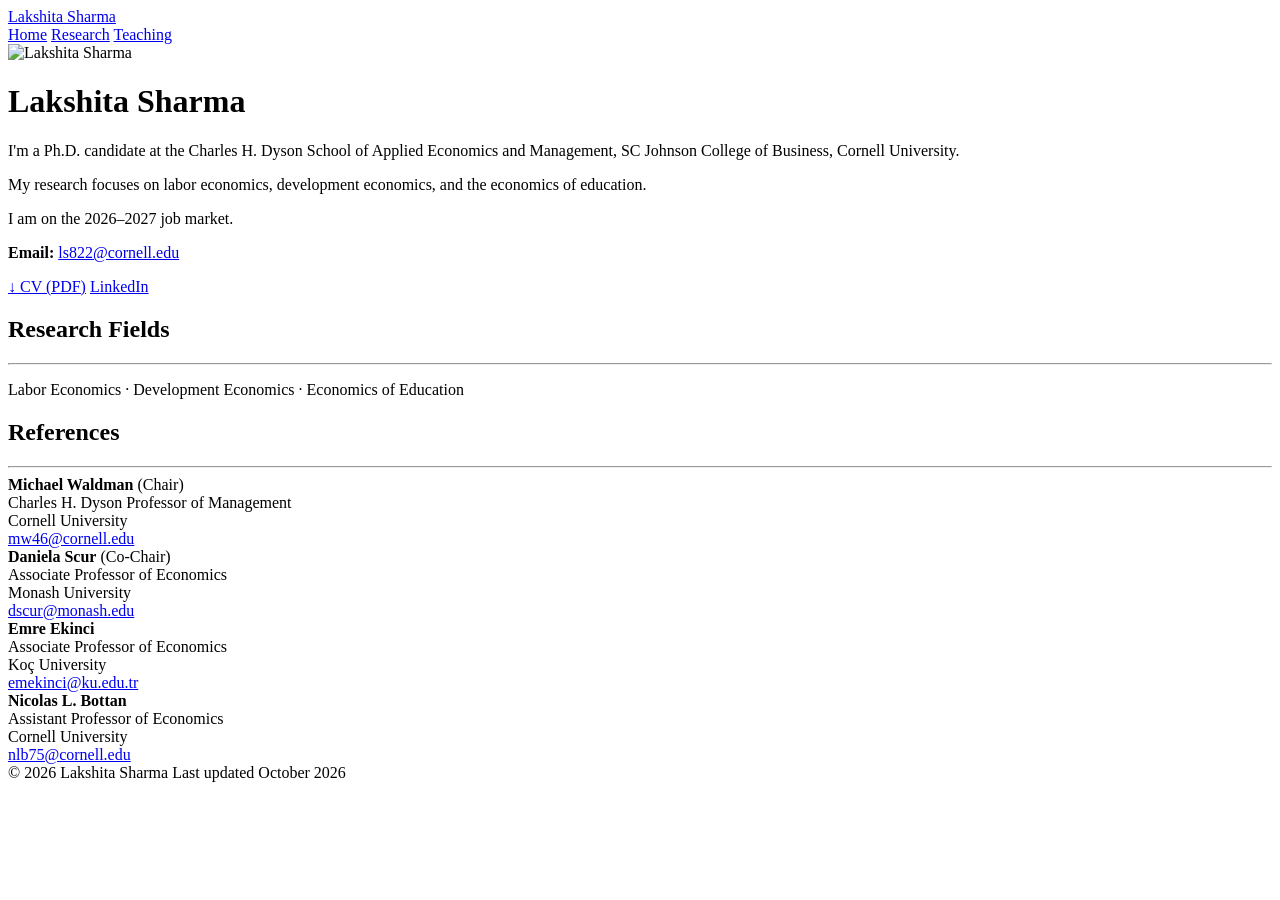
==== index.html @ 8d7a23d6 "Add files via upload" ====
<!DOCTYPE html>
<html lang="en">
<head>
  <meta charset="utf-8" />
  <meta name="viewport" content="width=device-width, initial-scale=1" />
  <title>Lakshita Sharma</title>
  <meta name="description" content="Lakshita Sharma — PhD Candidate in Applied Economics at Cornell University. Labor, organizational and personnel economics." />
  <link rel="stylesheet" href="assets/style.css" />
</head>
<body>

  <nav class="nav">
    <div class="nav-inner">
      <a class="nav-brand" href="index.html">Lakshita Sharma</a>
      <div class="nav-links">
        <a href="index.html" class="active">Home</a>
        <a href="research.html">Research</a>
        <a href="teaching.html">Teaching</a>
      </div>
    </div>
  </nav>

  <main>
    <div class="wrap">

      <header class="hero">
        <img class="hero-photo" src="assets/photo.jpg" alt="Lakshita Sharma" />
        <div>
          <h1>Lakshita Sharma</h1>
          <p>
            I'm a Ph.D. candidate at the Charles H. Dyson School of Applied Economics
            and Management, SC Johnson College of Business, Cornell University.
          </p>
          <p>My research focuses on labor economics, development economics, and the economics of education.</p>
          <p class="market">I am on the 2026&ndash;2027 job market.</p>
          <p><strong>Email:</strong> <a href="mailto:ls822@cornell.edu">ls822@cornell.edu</a></p>
          <div class="links">
            <a href="cv/cv.pdf">↓ CV (PDF)</a>
            <a href="https://www.linkedin.com/in/lakshita-sharma-575667bb/" target="_blank" rel="noopener">LinkedIn</a>
          </div>
        </div>
      </header>

      <h2>Research Fields</h2>
      <hr class="section-rule" />
      <p>Labor Economics · Development Economics · Economics of Education</p>


      <h2>References</h2>
      <hr class="section-rule" />
      <div class="refs">
        <div><strong>Michael Waldman</strong> (Chair)<br /><span class="muted">Charles H. Dyson Professor of Management<br />Cornell University</span><br /><a href="mailto:mw46@cornell.edu">mw46@cornell.edu</a></div>
        <div><strong>Daniela Scur</strong> (Co-Chair)<br /><span class="muted">Associate Professor of Economics<br />Monash University</span><br /><a href="mailto:dscur@monash.edu">dscur@monash.edu</a></div>
        <div><strong>Emre Ekinci</strong><br /><span class="muted">Associate Professor of Economics<br />Ko&ccedil; University</span><br /><a href="mailto:emekinci@ku.edu.tr">emekinci@ku.edu.tr</a></div>
        <div><strong>Nicolas L. Bottan</strong><br /><span class="muted">Assistant Professor of Economics<br />Cornell University</span><br /><a href="mailto:nlb75@cornell.edu">nlb75@cornell.edu</a></div>
      </div>


    </div>
  </main>

  <footer>
    <div class="wrap">
      <span>© 2026 Lakshita Sharma</span>
      <span>Last updated October 2026</span>
    </div>
  </footer>

</body>
</html>
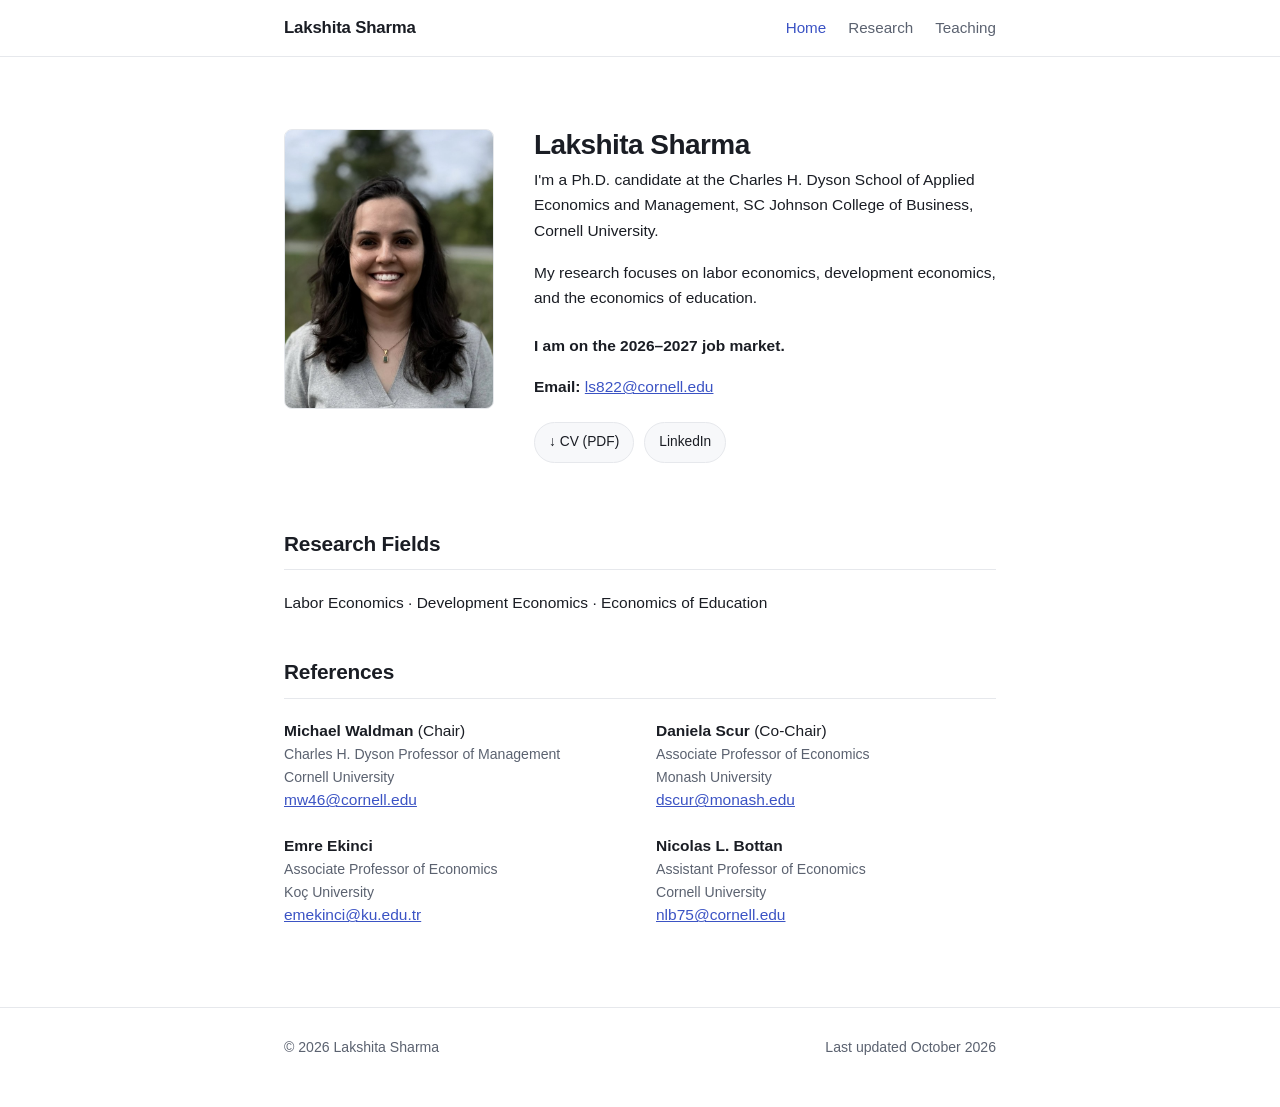
==== commit a712f32c: "Add files via upload" ====
--- a/index.html
+++ b/index.html
@@ -4,8 +4,8 @@
   <meta charset="utf-8" />
   <meta name="viewport" content="width=device-width, initial-scale=1" />
   <title>Lakshita Sharma</title>
-  <meta name="description" content="Lakshita Sharma — PhD Candidate in Applied Economics at Cornell University. Labor, organizational and personnel economics." />
-  <link rel="stylesheet" href="assets/style.css" />
+  <meta name="description" content="Lakshita Sharma — PhD Candidate in Applied Economics at Cornell University. Labor economics, development economics, and the economics of education." />
+  <link rel="stylesheet" href="style.css" />
 </head>
 <body>
 
@@ -24,7 +24,7 @@
     <div class="wrap">
 
       <header class="hero">
-        <img class="hero-photo" src="assets/photo.jpg" alt="Lakshita Sharma" />
+        <img class="hero-photo" src="photo.jpg" alt="Lakshita Sharma" />
         <div>
           <h1>Lakshita Sharma</h1>
           <p>
@@ -35,7 +35,7 @@
           <p class="market">I am on the 2026&ndash;2027 job market.</p>
           <p><strong>Email:</strong> <a href="mailto:ls822@cornell.edu">ls822@cornell.edu</a></p>
           <div class="links">
-            <a href="cv/cv.pdf">↓ CV (PDF)</a>
+            <a href="cv.pdf">↓ CV (PDF)</a>
             <a href="https://www.linkedin.com/in/lakshita-sharma-575667bb/" target="_blank" rel="noopener">LinkedIn</a>
           </div>
         </div>
--- a/style.css
+++ b/style.css
@@ -0,0 +1,293 @@
+/* ============================================================
+   Lakshita Sharma — personal academic site
+   Modern minimal. Light + dark theme aware. No dependencies.
+   Edit the CSS variables below to re-color the whole site.
+   ============================================================ */
+
+:root {
+  --accent:        #3b53c4;   /* links, highlights */
+  --accent-soft:   #e8ecfb;   /* tinted backgrounds */
+  --bg:            #ffffff;
+  --bg-alt:        #f7f8fa;    /* section / card backgrounds */
+  --text:          #1a1d24;    /* body text */
+  --text-muted:    #5b6270;    /* secondary text */
+  --border:        #e6e8ec;
+  --maxw:          760px;      /* content column width */
+  --radius:        12px;
+}
+
+@media (prefers-color-scheme: dark) {
+  :root {
+    --accent:      #93a4ff;
+    --accent-soft: #1c2338;
+    --bg:          #0f1116;
+    --bg-alt:      #161922;
+    --text:        #e7e9ee;
+    --text-muted:  #9aa1b1;
+    --border:      #262a35;
+  }
+}
+
+* { box-sizing: border-box; }
+
+html { scroll-behavior: smooth; }
+
+body {
+  margin: 0;
+  font-family: "Inter", -apple-system, BlinkMacSystemFont, "Segoe UI",
+               Roboto, Helvetica, Arial, sans-serif;
+  font-size: 15.5px;
+  line-height: 1.65;
+  color: var(--text);
+  background: var(--bg);
+  -webkit-font-smoothing: antialiased;
+}
+
+.wrap {
+  max-width: var(--maxw);
+  margin: 0 auto;
+  padding: 0 24px;
+}
+
+/* ---------- Nav ---------- */
+.nav {
+  position: sticky;
+  top: 0;
+  z-index: 50;
+  background: color-mix(in srgb, var(--bg) 85%, transparent);
+  backdrop-filter: saturate(180%) blur(10px);
+  border-bottom: 1px solid var(--border);
+}
+.nav-inner {
+  max-width: var(--maxw);
+  margin: 0 auto;
+  padding: 14px 24px;
+  display: flex;
+  align-items: center;
+  justify-content: space-between;
+  gap: 16px;
+}
+.nav-brand {
+  font-weight: 700;
+  letter-spacing: -0.01em;
+  text-decoration: none;
+  color: var(--text);
+  font-size: 1.05rem;
+}
+.nav-links {
+  display: flex;
+  gap: 22px;
+  flex-wrap: wrap;
+}
+.nav-links a {
+  text-decoration: none;
+  color: var(--text-muted);
+  font-size: 0.95rem;
+  font-weight: 500;
+  transition: color 0.15s ease;
+}
+.nav-links a:hover,
+.nav-links a.active { color: var(--accent); }
+
+/* ---------- Hero ---------- */
+.hero {
+  padding: 72px 0 40px;
+  display: grid;
+  grid-template-columns: 210px 1fr;
+  gap: 40px;
+  align-items: start;
+}
+.hero-photo {
+  width: 210px;
+  height: 280px;
+  border-radius: 8px;
+  object-fit: cover;
+  background: var(--bg-alt);
+  border: 1px solid var(--border);
+}
+.hero h1 {
+  margin: 0 0 6px;
+  font-size: 1.75rem;
+  letter-spacing: -0.02em;
+  line-height: 1.15;
+}
+.hero .subtitle {
+  margin: 0 0 18px;
+  color: var(--text-muted);
+  font-size: 1.05rem;
+}
+.hero p { margin: 0 0 16px; }
+
+@media (max-width: 620px) {
+  .hero {
+    grid-template-columns: 1fr;
+    padding-top: 48px;
+    gap: 24px;
+    text-align: left;
+  }
+  .hero-photo { width: 150px; height: 200px; }
+}
+
+/* ---------- Contact / link chips ---------- */
+.links {
+  display: flex;
+  flex-wrap: wrap;
+  gap: 10px;
+  margin-top: 22px;
+}
+.links a {
+  display: inline-flex;
+  align-items: center;
+  gap: 7px;
+  text-decoration: none;
+  font-size: 0.86rem;
+  font-weight: 500;
+  color: var(--text);
+  background: var(--bg-alt);
+  border: 1px solid var(--border);
+  padding: 8px 14px;
+  border-radius: 999px;
+  transition: border-color 0.15s ease, color 0.15s ease;
+}
+.links a:hover { border-color: var(--accent); color: var(--accent); }
+
+/* ---------- General sections ---------- */
+main { padding-bottom: 80px; }
+
+section { padding: 20px 0; }
+
+h2 {
+  font-size: 1.3rem;
+  letter-spacing: -0.01em;
+  margin: 40px 0 4px;
+}
+h2:first-of-type { margin-top: 24px; }
+
+.section-rule {
+  height: 1px;
+  background: var(--border);
+  border: 0;
+  margin: 8px 0 20px;
+}
+
+a { color: var(--accent); }
+
+/* ---------- Paper / item cards ---------- */
+.paper {
+  padding: 22px 0;
+  border-bottom: 1px solid var(--border);
+}
+.paper:last-child { border-bottom: 0; }
+
+.paper h3 {
+  margin: 0 0 6px;
+  font-size: 1rem;
+  line-height: 1.4;
+}
+.paper .meta {
+  color: var(--text-muted);
+  font-size: 0.86rem;
+  margin: 0 0 10px;
+}
+.paper p { margin: 0 0 12px; }
+
+.tag {
+  display: inline-block;
+  font-size: 0.72rem;
+  font-weight: 600;
+  text-transform: uppercase;
+  letter-spacing: 0.05em;
+  color: var(--accent);
+  background: var(--accent-soft);
+  padding: 3px 9px;
+  border-radius: 6px;
+  margin-bottom: 10px;
+}
+
+.paper-links {
+  display: flex;
+  gap: 16px;
+  flex-wrap: wrap;
+  font-size: 0.9rem;
+}
+.paper-links a { font-weight: 500; text-decoration: none; }
+.paper-links a:hover { text-decoration: underline; }
+
+.abstract {
+  color: var(--text-muted);
+  font-size: 0.96rem;
+}
+
+/* ---------- CV button ---------- */
+.btn {
+  display: inline-flex;
+  align-items: center;
+  gap: 8px;
+  background: var(--accent);
+  color: #fff;
+  text-decoration: none;
+  font-weight: 600;
+  font-size: 0.95rem;
+  padding: 11px 20px;
+  border-radius: 10px;
+  transition: opacity 0.15s ease;
+}
+.btn:hover { opacity: 0.9; }
+
+/* ---------- Teaching list ---------- */
+.course {
+  padding: 16px 0;
+  border-bottom: 1px solid var(--border);
+}
+.course:last-child { border-bottom: 0; }
+.course h3 { margin: 0 0 2px; font-size: 0.97rem; }
+.course .meta { color: var(--text-muted); font-size: 0.85rem; margin: 0; }
+
+/* ---------- Dated rows (education, presentations, awards) ---------- */
+.row {
+  display: grid;
+  grid-template-columns: 120px 1fr;
+  gap: 16px;
+  padding: 10px 0;
+  border-bottom: 1px solid var(--border);
+}
+.row:last-of-type { border-bottom: 0; }
+.row-when { color: var(--text-muted); font-size: 0.92rem; font-variant-numeric: tabular-nums; }
+.muted { color: var(--text-muted); font-size: 0.88rem; }
+
+/* ---------- References ---------- */
+.refs {
+  display: grid;
+  grid-template-columns: repeat(2, 1fr);
+  gap: 22px 32px;
+  line-height: 1.5;
+}
+
+@media (max-width: 620px) {
+  .row { grid-template-columns: 1fr; gap: 2px; }
+  .refs { grid-template-columns: 1fr; }
+}
+
+/* ---------- Footer ---------- */
+footer {
+  border-top: 1px solid var(--border);
+  padding: 28px 0 48px;
+  color: var(--text-muted);
+  font-size: 0.88rem;
+}
+footer .wrap { display: flex; justify-content: space-between; flex-wrap: wrap; gap: 12px; }
+
+/* Helper to flag unfinished placeholder text while you edit.
+   Delete the .todo spans (or this rule) before publishing. */
+.todo {
+  background: #fff2a8;
+  color: #6b5900;
+  padding: 0 4px;
+  border-radius: 3px;
+}
+@media (prefers-color-scheme: dark) {
+  .todo { background: #4a3f00; color: #ffe89a; }
+}
+.hero .market { margin-top: 22px; font-weight: 600; }
+.inst { font-size: 1.02rem; margin: 6px 0 2px; }
+.course h3 { font-weight: 500; }
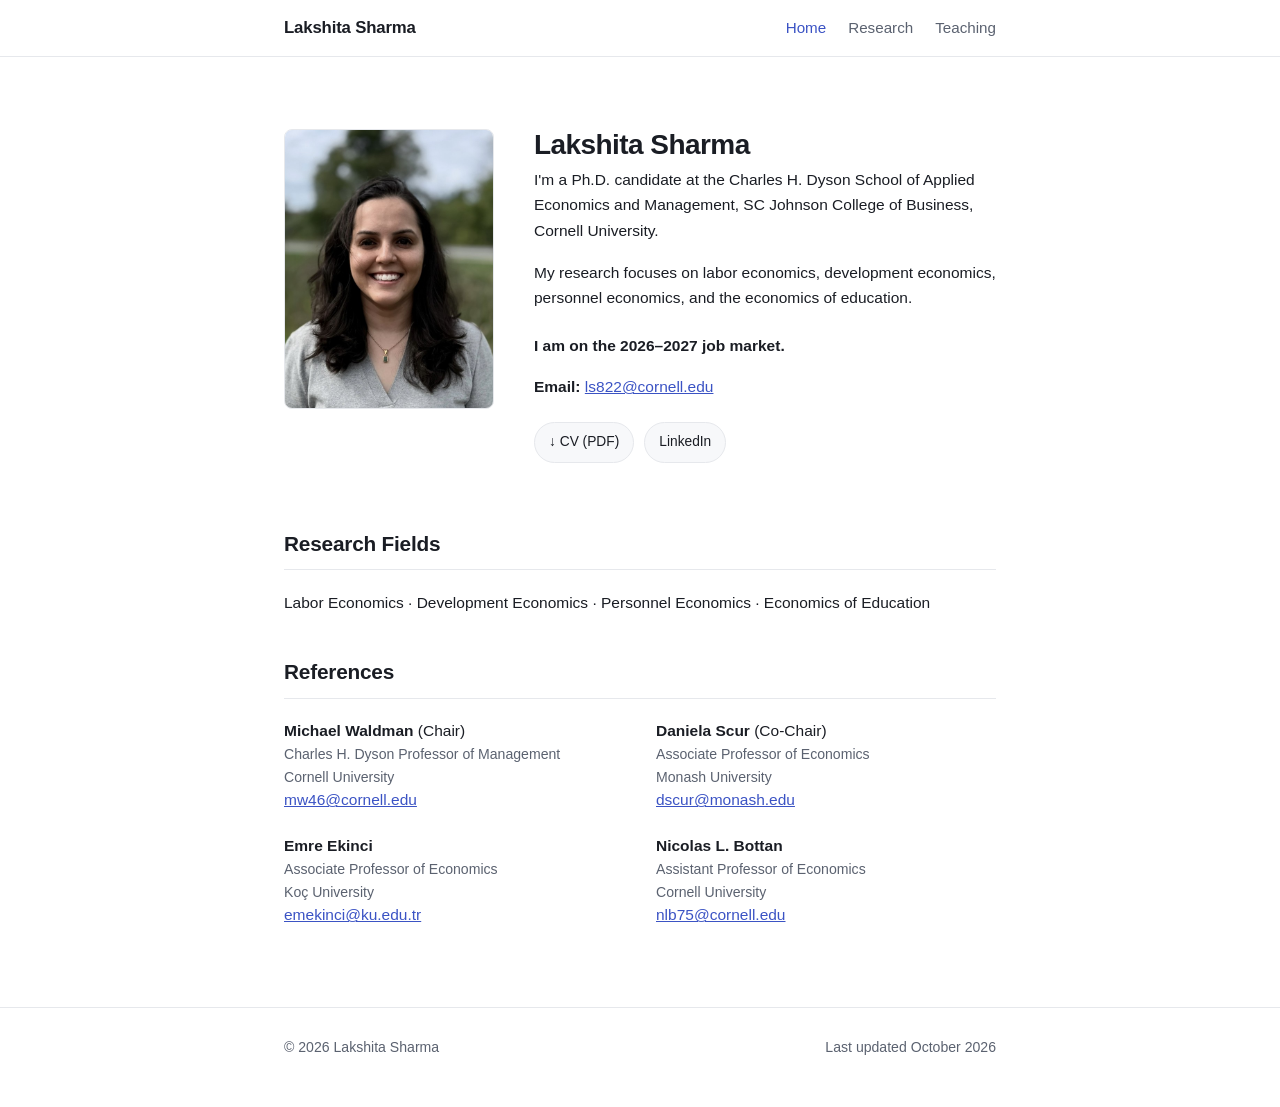
==== commit b79a7ad3: "Add files via upload" ====
--- a/index.html
+++ b/index.html
@@ -3,8 +3,8 @@
 <head>
   <meta charset="utf-8" />
   <meta name="viewport" content="width=device-width, initial-scale=1" />
-  <title>Lakshita Sharma</title>
-  <meta name="description" content="Lakshita Sharma — PhD Candidate in Applied Economics at Cornell University. Labor economics, development economics, and the economics of education." />
+  <title>Lakshita Sharma | Ph.D. Candidate, Cornell University</title>
+  <meta name="description" content="Lakshita Sharma, Ph.D. candidate in Applied Economics at the Dyson School, Cornell University. Labor, development, and personnel economics, and the economics of education. On the 2026-2027 job market." />
   <link rel="stylesheet" href="style.css" />
 </head>
 <body>
@@ -31,7 +31,7 @@
             I'm a Ph.D. candidate at the Charles H. Dyson School of Applied Economics
             and Management, SC Johnson College of Business, Cornell University.
           </p>
-          <p>My research focuses on labor economics, development economics, and the economics of education.</p>
+          <p>My research focuses on labor economics, development economics, personnel economics, and the economics of education.</p>
           <p class="market">I am on the 2026&ndash;2027 job market.</p>
           <p><strong>Email:</strong> <a href="mailto:ls822@cornell.edu">ls822@cornell.edu</a></p>
           <div class="links">
@@ -43,7 +43,7 @@
 
       <h2>Research Fields</h2>
       <hr class="section-rule" />
-      <p>Labor Economics · Development Economics · Economics of Education</p>
+      <p>Labor Economics · Development Economics · Personnel Economics · Economics of Education</p>
 
 
       <h2>References</h2>
--- a/style.css
+++ b/style.css
@@ -291,3 +291,11 @@
 .hero .market { margin-top: 22px; font-weight: 600; }
 .inst { font-size: 1.02rem; margin: 6px 0 2px; }
 .course h3 { font-weight: 500; }
+.abstract-toggle { margin-top: 8px; }
+.abstract-toggle summary { display: inline-block; cursor: pointer; color: var(--accent); font-weight: 500; font-size: 0.92rem; list-style: none; }
+.abstract-toggle summary::-webkit-details-marker { display: none; }
+.abstract-toggle summary::before { content: "\25B8\00a0"; }
+.abstract-toggle[open] summary::before { content: "\25BE\00a0"; }
+.abstract-toggle summary:hover { text-decoration: underline; }
+.abstract-toggle .abstract { margin-top: 10px; }
+.abstract { text-align: justify; }
